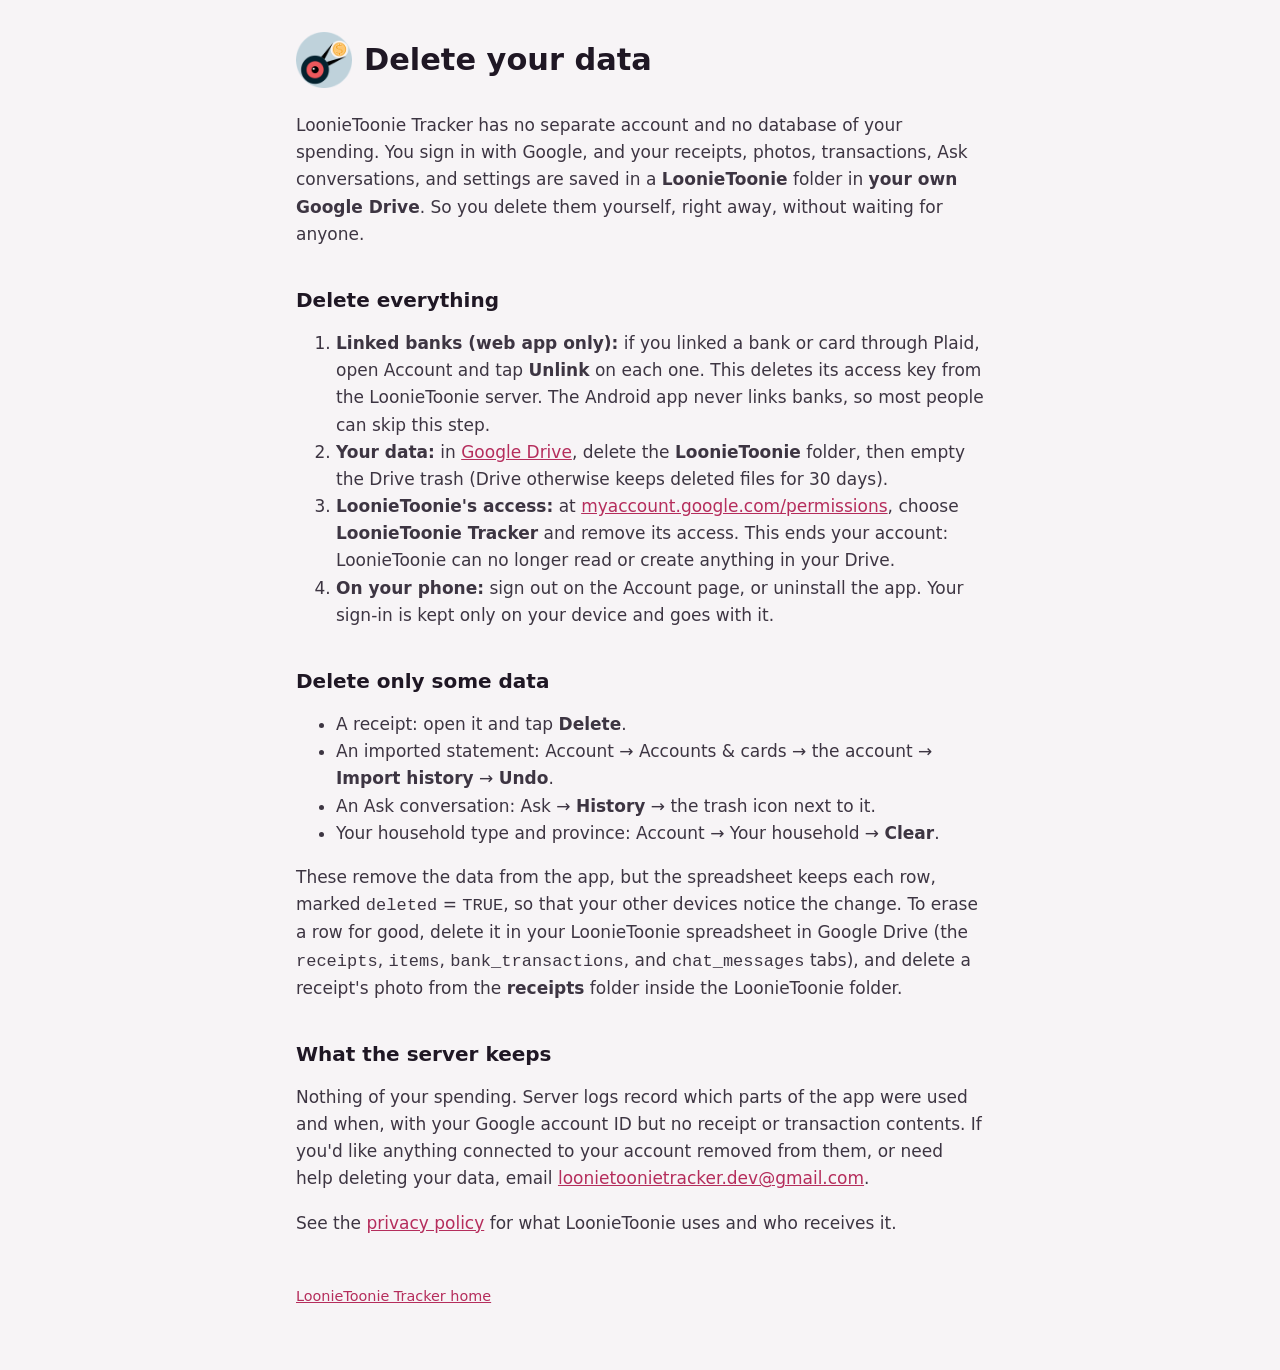
==== delete.html @ 2b379c79 "Add a Delete your data page docs/delete.html explains how to delete all LoonieToonie data (unlink ba" ====
<!doctype html>
<html lang="en">
  <head>
    <meta charset="utf-8" />
    <meta name="viewport" content="width=device-width, initial-scale=1" />
    <title>Delete your LoonieToonie Tracker data</title>
    <meta name="description" content="How to delete your LoonieToonie Tracker account and data, all of it or only some." />
    <link rel="icon" type="image/png" href="favicon.png" />
    <link rel="stylesheet" href="style.css" />
  </head>
  <body>
    <main>
      <header>
        <img class="logo" src="loon-badge.png" alt="" width="56" height="56" />
        <h1>Delete your data</h1>
      </header>

      <p>
        LoonieToonie Tracker has no separate account and no database of your spending. You sign in with Google, and your
        receipts, photos, transactions, Ask conversations, and settings are saved in a <strong>LoonieToonie</strong> folder
        in <strong>your own Google Drive</strong>. So you delete them yourself, right away, without waiting for anyone.
      </p>

      <h2>Delete everything</h2>
      <ol>
        <li>
          <strong>Linked banks (web app only):</strong> if you linked a bank or card through Plaid, open Account and tap
          <strong>Unlink</strong> on each one. This deletes its access key from the LoonieToonie server. The Android app
          never links banks, so most people can skip this step.
        </li>
        <li>
          <strong>Your data:</strong> in <a href="https://drive.google.com">Google Drive</a>, delete the
          <strong>LoonieToonie</strong> folder, then empty the Drive trash (Drive otherwise keeps deleted files for 30
          days).
        </li>
        <li>
          <strong>LoonieToonie's access:</strong> at
          <a href="https://myaccount.google.com/permissions">myaccount.google.com/permissions</a>, choose
          <strong>LoonieToonie Tracker</strong> and remove its access. This ends your account: LoonieToonie can no longer
          read or create anything in your Drive.
        </li>
        <li>
          <strong>On your phone:</strong> sign out on the Account page, or uninstall the app. Your sign-in is kept only on
          your device and goes with it.
        </li>
      </ol>

      <h2>Delete only some data</h2>
      <ul>
        <li>A receipt: open it and tap <strong>Delete</strong>.</li>
        <li>
          An imported statement: Account → Accounts &amp; cards → the account → <strong>Import history</strong> →
          <strong>Undo</strong>.
        </li>
        <li>An Ask conversation: Ask → <strong>History</strong> → the trash icon next to it.</li>
        <li>Your household type and province: Account → Your household → <strong>Clear</strong>.</li>
      </ul>
      <p>
        These remove the data from the app, but the spreadsheet keeps each row, marked <code>deleted</code> =
        <code>TRUE</code>, so that your other devices notice the change. To erase a row for good, delete it in your
        LoonieToonie spreadsheet in Google Drive (the <code>receipts</code>, <code>items</code>,
        <code>bank_transactions</code>, and <code>chat_messages</code> tabs), and delete a receipt's photo from the
        <strong>receipts</strong> folder inside the LoonieToonie folder.
      </p>

      <h2>What the server keeps</h2>
      <p>
        Nothing of your spending. Server logs record which parts of the app were used and when, with your Google account
        ID but no receipt or transaction contents. If you'd like anything connected to your account removed from them,
        or need help deleting your data, email
        <a href="mailto:loonietoonietracker.dev@gmail.com">loonietoonietracker.dev@gmail.com</a>.
      </p>
      <p>See the <a href="privacy.html">privacy policy</a> for what LoonieToonie uses and who receives it.</p>

      <footer><a href="index.html">LoonieToonie Tracker home</a></footer>
    </main>
  </body>
</html>
---- style.css ----
:root {
  --text: #3d3542;
  --text-h: #1f1724;
  --muted: #6f6475;
  --bg: #f7f4f6;
  --surface: #fff;
  --border: #ece4e9;
  --accent: #b52d5c;
}

@media (prefers-color-scheme: dark) {
  :root {
    --text: #ddd4e0;
    --text-h: #fbf7fc;
    --muted: #a99fae;
    --bg: #18131b;
    --surface: #221b26;
    --border: #3a3040;
    --accent: #ff8fb4;
  }
}

* {
  box-sizing: border-box;
}

body {
  margin: 0;
  background: var(--bg);
  color: var(--text);
  font: 17px/1.6 system-ui, -apple-system, "Segoe UI", Roboto, sans-serif;
}

main {
  max-width: 720px;
  margin: 0 auto;
  padding: 32px 16px 64px;
}

header {
  display: flex;
  align-items: center;
  gap: 12px;
  margin-bottom: 24px;
}

.logo {
  flex: none;
}

h1,
h2 {
  color: var(--text-h);
  line-height: 1.25;
}

h1 {
  margin: 0;
  font-size: 1.9rem;
}

h2 {
  margin: 2em 0 0.5em;
  font-size: 1.25rem;
}

a {
  color: var(--accent);
}

.card {
  padding: 4px 20px;
  border: 1px solid var(--border);
  border-radius: 16px;
  background: var(--surface);
}

.muted {
  color: var(--muted);
}

table {
  width: 100%;
  border-collapse: collapse;
  font-size: 0.95rem;
}

th,
td {
  padding: 8px 6px;
  border-bottom: 1px solid var(--border);
  text-align: left;
  vertical-align: top;
}

footer {
  margin-top: 48px;
  color: var(--muted);
  font-size: 0.9rem;
}
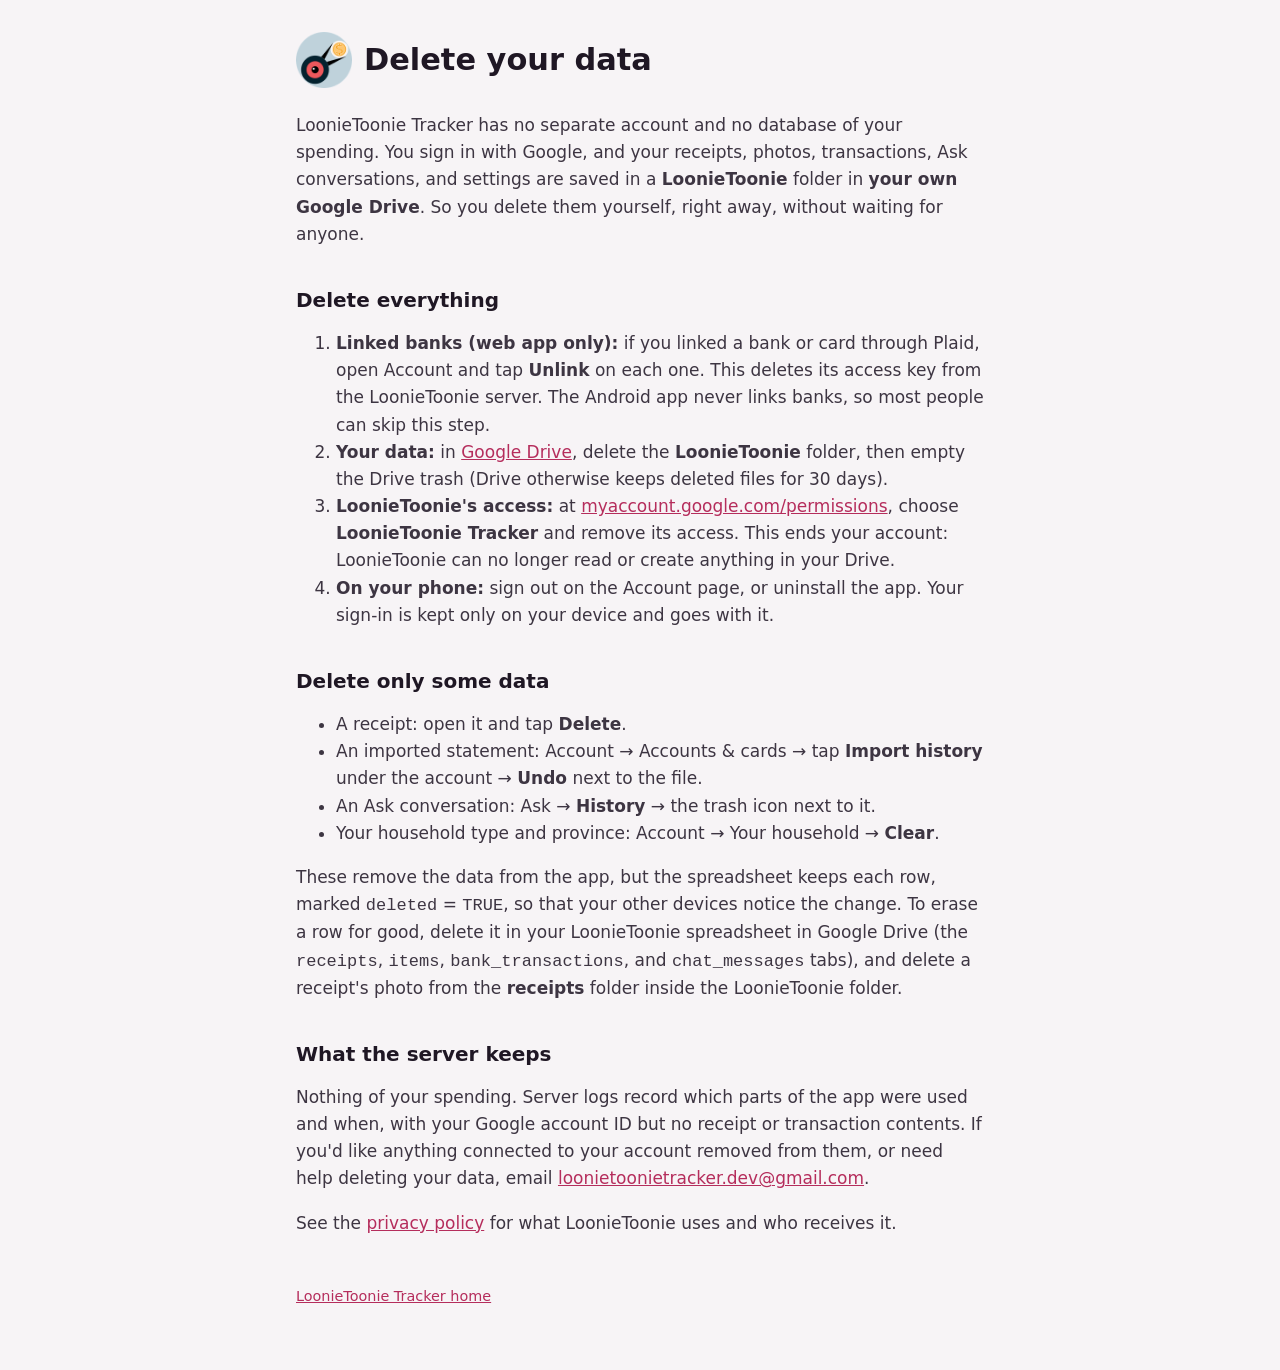
==== commit 0ce96801: "Show the Accounts & cards card again The Phase 12 cleanup removed the effect that loads statement ac" ====
--- a/delete.html
+++ b/delete.html
@@ -49,8 +49,8 @@
       <ul>
         <li>A receipt: open it and tap <strong>Delete</strong>.</li>
         <li>
-          An imported statement: Account → Accounts &amp; cards → the account → <strong>Import history</strong> →
-          <strong>Undo</strong>.
+          An imported statement: Account → Accounts &amp; cards → tap <strong>Import history</strong> under the account
+          → <strong>Undo</strong> next to the file.
         </li>
         <li>An Ask conversation: Ask → <strong>History</strong> → the trash icon next to it.</li>
         <li>Your household type and province: Account → Your household → <strong>Clear</strong>.</li>
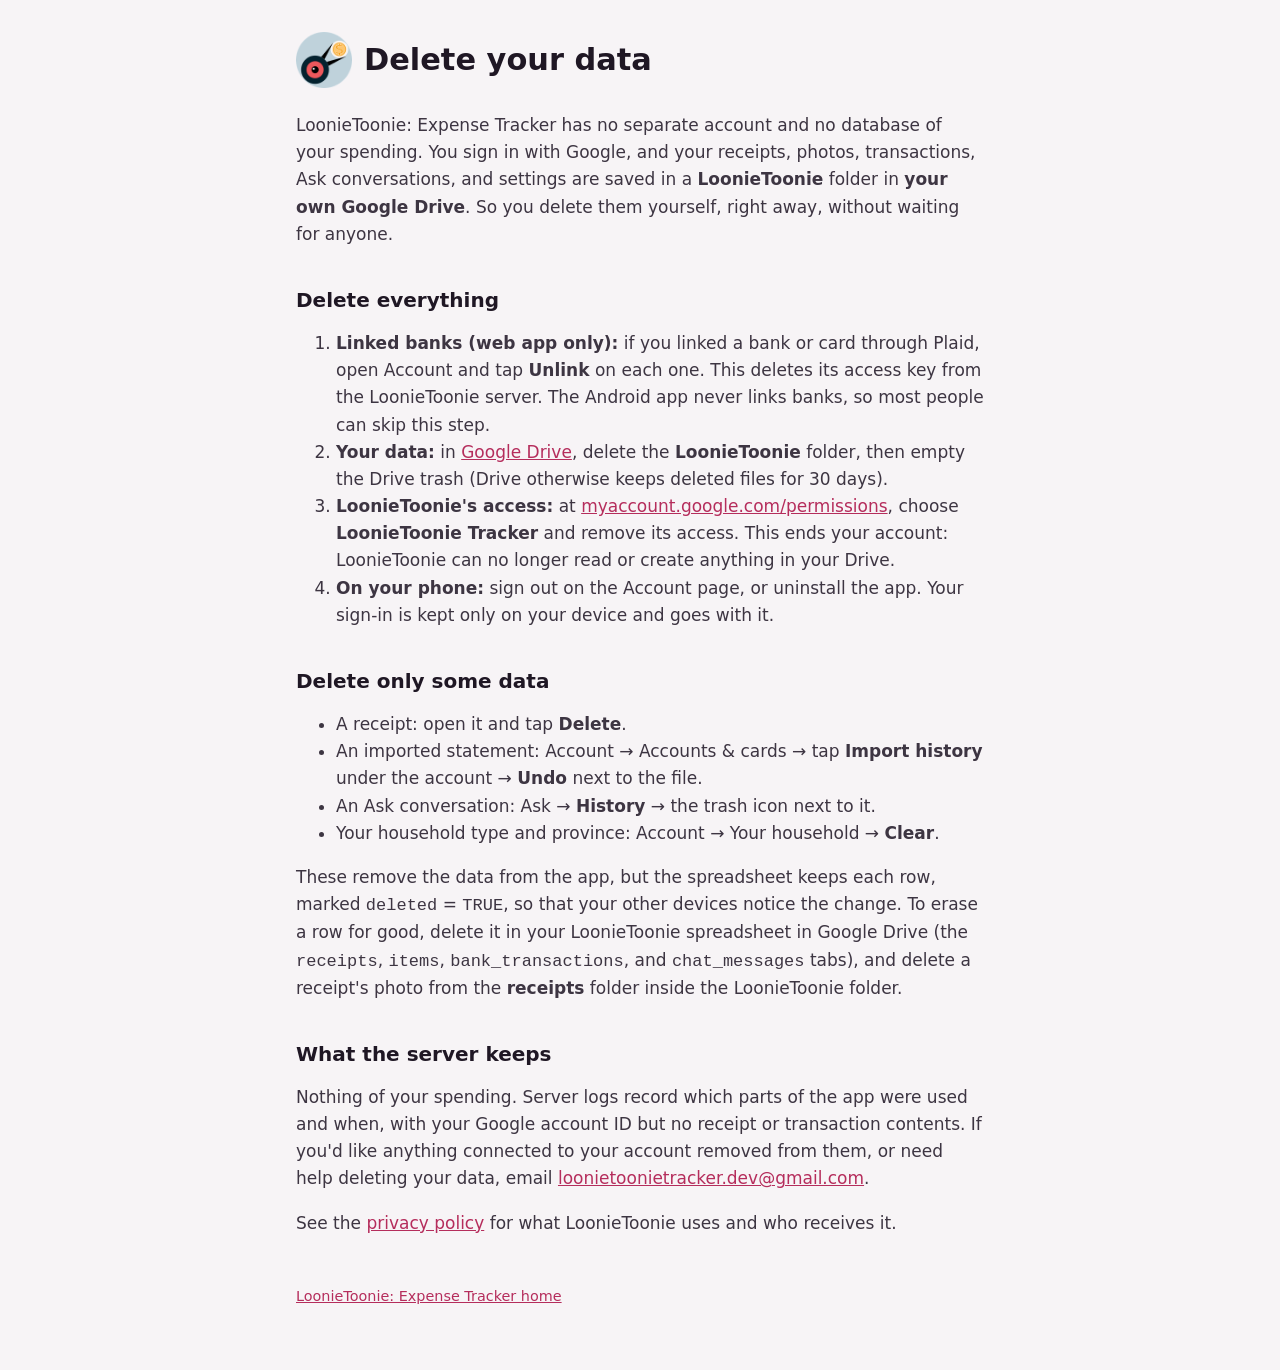
==== commit 6fa72320: "Use the Play title LoonieToonie: Expense Tracker on the GitHub Pages site The home page, privacy pol" ====
--- a/delete.html
+++ b/delete.html
@@ -3,8 +3,8 @@
   <head>
     <meta charset="utf-8" />
     <meta name="viewport" content="width=device-width, initial-scale=1" />
-    <title>Delete your LoonieToonie Tracker data</title>
-    <meta name="description" content="How to delete your LoonieToonie Tracker account and data, all of it or only some." />
+    <title>Delete your LoonieToonie: Expense Tracker data</title>
+    <meta name="description" content="How to delete your LoonieToonie: Expense Tracker account and data, all of it or only some." />
     <link rel="icon" type="image/png" href="favicon.png" />
     <link rel="stylesheet" href="style.css" />
   </head>
@@ -16,7 +16,7 @@
       </header>
 
       <p>
-        LoonieToonie Tracker has no separate account and no database of your spending. You sign in with Google, and your
+        LoonieToonie: Expense Tracker has no separate account and no database of your spending. You sign in with Google, and your
         receipts, photos, transactions, Ask conversations, and settings are saved in a <strong>LoonieToonie</strong> folder
         in <strong>your own Google Drive</strong>. So you delete them yourself, right away, without waiting for anyone.
       </p>
@@ -72,7 +72,7 @@
       </p>
       <p>See the <a href="privacy.html">privacy policy</a> for what LoonieToonie uses and who receives it.</p>
 
-      <footer><a href="index.html">LoonieToonie Tracker home</a></footer>
+      <footer><a href="index.html">LoonieToonie: Expense Tracker home</a></footer>
     </main>
   </body>
 </html>
